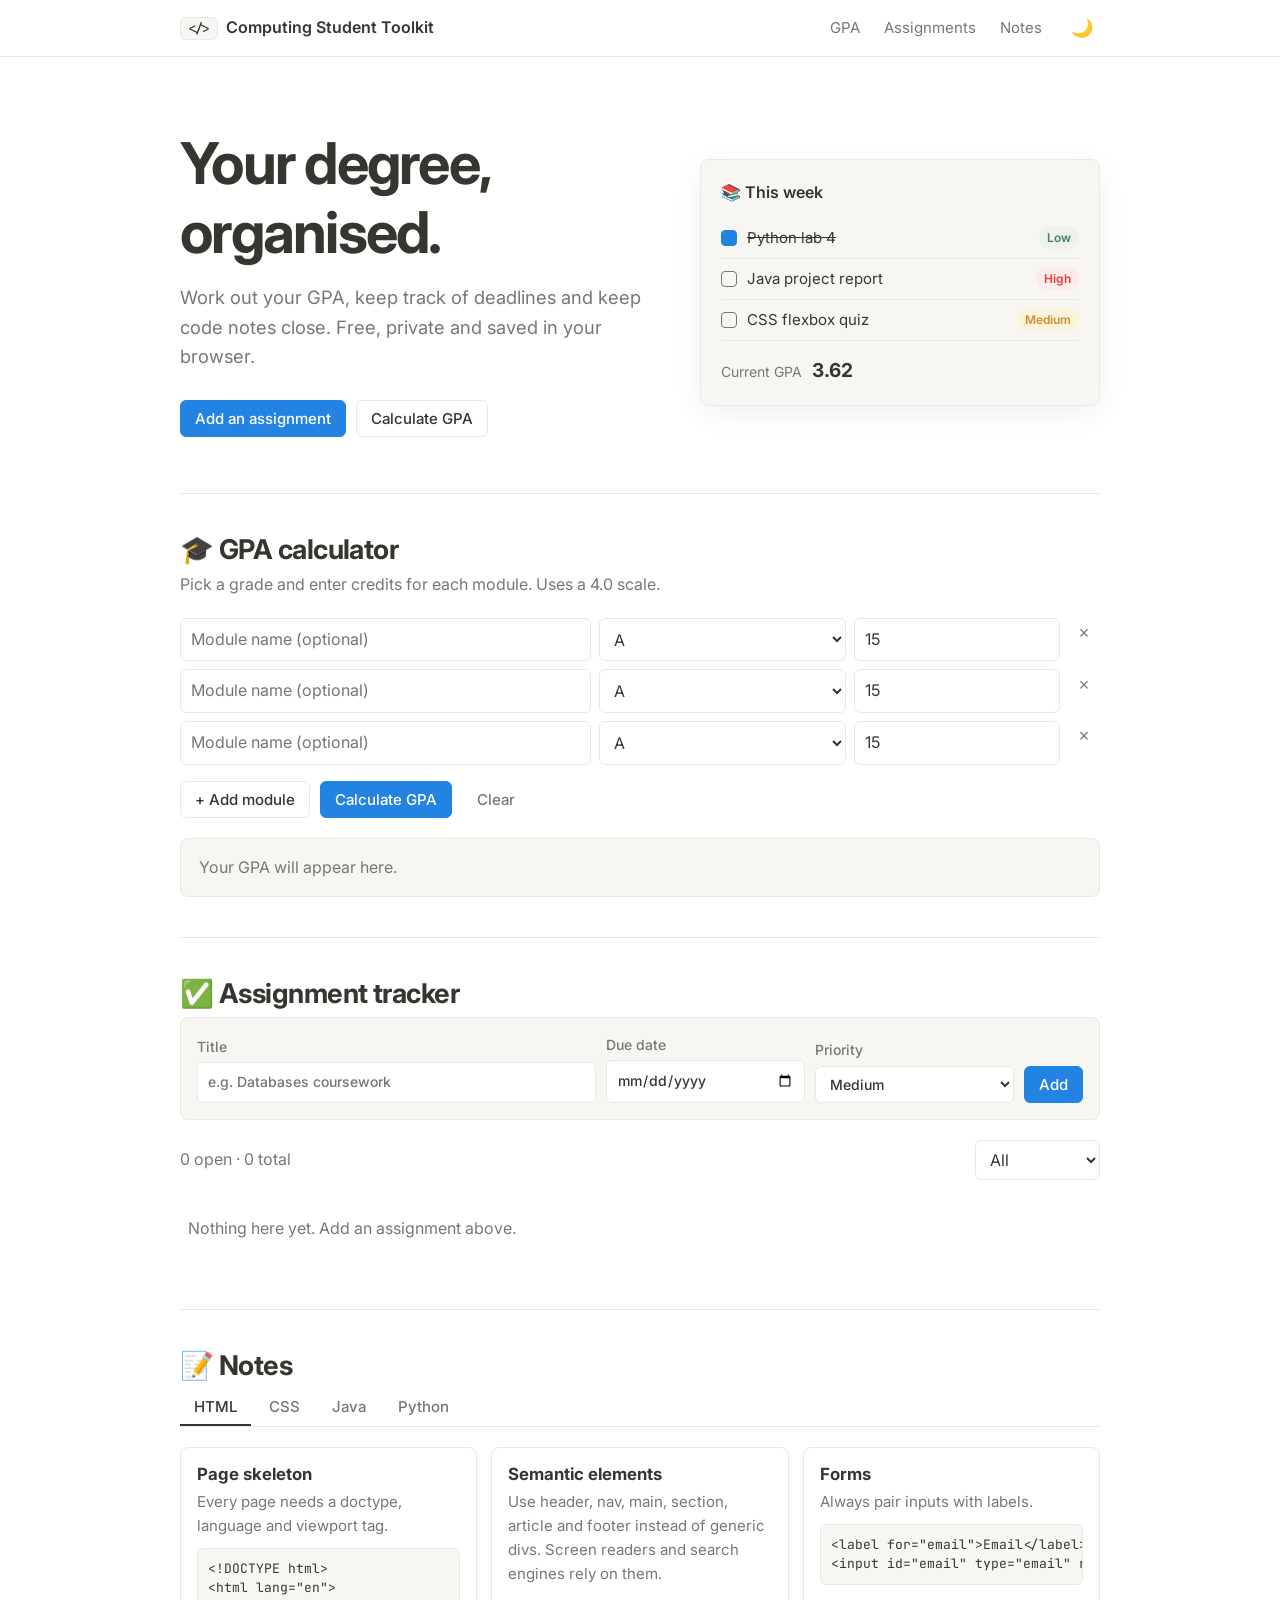
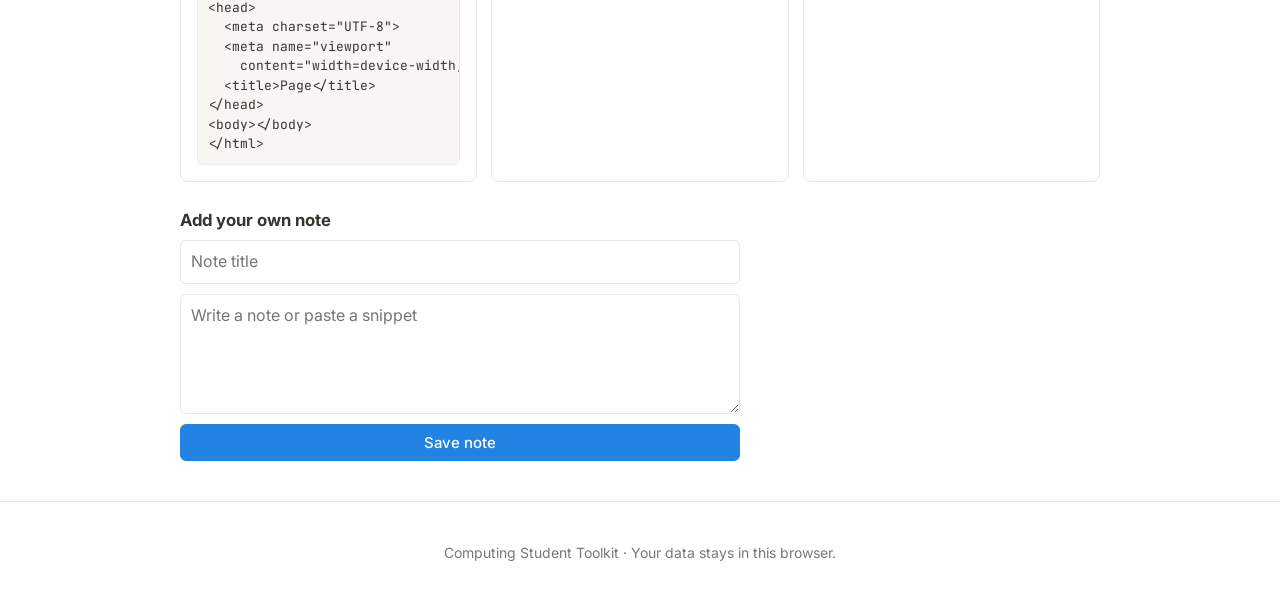
==== index.html @ c98ac705 "Add files via upload" ====
<!DOCTYPE html>
<html lang="en">
<head>
<meta charset="UTF-8">
<meta name="viewport" content="width=device-width, initial-scale=1">
<title>Computing Student Toolkit</title>
<meta name="description" content="GPA calculator, assignment tracker and quick notes for computing students.">
<link rel="preconnect" href="https://fonts.googleapis.com">
<link rel="preconnect" href="https://fonts.gstatic.com" crossorigin>
<link href="https://fonts.googleapis.com/css2?family=Inter:wght@400;500;600;700&family=JetBrains+Mono:wght@400;500&display=swap" rel="stylesheet">
<link rel="stylesheet" href="style.css">
<script>try{var t=localStorage.getItem("cst-theme")||(matchMedia("(prefers-color-scheme: dark)").matches?"dark":"light");document.documentElement.dataset.theme=t}catch(e){}</script>
</head>
<body>
<header class="nav">
  <div class="nav-inner">
    <a href="#home" class="brand"><span class="logo">&lt;/&gt;</span> Computing Student Toolkit</a>
    <nav id="menu" class="menu" aria-label="Main">
      <a href="#gpa">GPA</a>
      <a href="#tracker">Assignments</a>
      <a href="#notes">Notes</a>
    </nav>
    <button id="theme" class="icon-btn" aria-label="Toggle dark mode" title="Toggle dark mode"></button>
    <button id="burger" class="icon-btn burger" aria-label="Open menu" aria-expanded="false" aria-controls="menu">☰</button>
  </div>
</header>

<main>
  <section id="home" class="hero">
    <div class="hero-text">
      <h1>Your degree, organised.</h1>
      <p class="lead">Work out your GPA, keep track of deadlines and keep code notes close. Free, private and saved in your browser.</p>
      <div class="actions">
        <a class="btn primary" href="#tracker">Add an assignment</a>
        <a class="btn" href="#gpa">Calculate GPA</a>
      </div>
    </div>
    <div class="peek" aria-hidden="true">
      <div class="peek-title">📚 This week</div>
      <div class="peek-row"><span class="box done"></span><s>Python lab 4</s><span class="tag low">Low</span></div>
      <div class="peek-row"><span class="box"></span>Java project report<span class="tag high">High</span></div>
      <div class="peek-row"><span class="box"></span>CSS flexbox quiz<span class="tag med">Medium</span></div>
      <div class="peek-gpa">Current GPA <strong>3.62</strong></div>
    </div>
  </section>

  <section id="gpa" class="panel">
    <h2>🎓 GPA calculator</h2>
    <p class="muted">Pick a grade and enter credits for each module. Uses a 4.0 scale.</p>
    <div id="gpa-rows" class="gpa-rows"></div>
    <div class="actions">
      <button id="add-course" class="btn">+ Add module</button>
      <button id="calc" class="btn primary">Calculate GPA</button>
      <button id="reset-gpa" class="btn ghost">Clear</button>
    </div>
    <div id="gpa-result" class="result" role="status" aria-live="polite">Your GPA will appear here.</div>
  </section>

  <section id="tracker" class="panel">
    <h2>✅ Assignment tracker</h2>
    <form id="task-form" class="task-form">
      <label>Title<input id="t-title" required maxlength="80" placeholder="e.g. Databases coursework"></label>
      <label>Due date<input id="t-date" type="date" required></label>
      <label>Priority
        <select id="t-pri"><option value="high">High</option><option value="med" selected>Medium</option><option value="low">Low</option></select>
      </label>
      <button class="btn primary" type="submit">Add</button>
    </form>
    <div class="toolbar">
      <span id="task-count" class="muted"></span>
      <select id="t-filter" aria-label="Filter assignments">
        <option value="all">All</option><option value="open">Open</option><option value="done">Completed</option>
      </select>
    </div>
    <ul id="task-list" class="task-list"></ul>
  </section>

  <section id="notes" class="panel">
    <h2>📝 Notes</h2>
    <div id="tabs" class="tabs" role="tablist">
      <button role="tab" data-cat="HTML" aria-selected="true">HTML</button>
      <button role="tab" data-cat="CSS" aria-selected="false">CSS</button>
      <button role="tab" data-cat="Java" aria-selected="false">Java</button>
      <button role="tab" data-cat="Python" aria-selected="false">Python</button>
    </div>
    <div id="note-list" class="note-list"></div>
    <form id="note-form" class="note-form">
      <h3>Add your own note</h3>
      <input id="n-title" required maxlength="60" placeholder="Note title">
      <textarea id="n-body" required rows="4" placeholder="Write a note or paste a snippet"></textarea>
      <button class="btn primary" type="submit">Save note</button>
    </form>
  </section>
</main>

<footer class="footer">Computing Student Toolkit · Your data stays in this browser.</footer>
<script src="script.js"></script>
</body>
</html>
---- style.css ----
:root{
  --bg:#fff;--surface:#f7f6f3;--hover:#efeeea;--text:#37352f;--muted:#787774;--line:#e9e9e7;
  --accent:#2383e2;--accent-text:#fff;--high:#e03e3e;--med:#cb912f;--low:#448361;
  --high-bg:#fdebec;--med-bg:#fbf3db;--low-bg:#edf3ec;
  --radius:8px;--font:"Inter",system-ui,-apple-system,"Segoe UI",sans-serif;--mono:"JetBrains Mono",ui-monospace,Menlo,monospace;
}
[data-theme="dark"]{
  --bg:#191919;--surface:#202020;--hover:#2b2b2b;--text:#ebebea;--muted:#9b9b9b;--line:#333;
  --accent:#529cca;--accent-text:#101010;--high-bg:#4a2b2b;--med-bg:#443b27;--low-bg:#243a2e;
  --high:#ff8f8f;--med:#e9bf6a;--low:#7fcf9f;
}
*{box-sizing:border-box}
html{scroll-behavior:smooth;scroll-padding-top:72px}
body{margin:0;background:var(--bg);color:var(--text);font:16px/1.6 var(--font);transition:background .2s,color .2s}
a{color:inherit}
h1,h2,h3{line-height:1.2;margin:0}
:focus-visible{outline:2px solid var(--accent);outline-offset:2px}
.muted{color:var(--muted)}

/* nav */
.nav{position:sticky;top:0;z-index:10;background:color-mix(in srgb,var(--bg) 88%,transparent);backdrop-filter:blur(8px);border-bottom:1px solid var(--line)}
.nav-inner{max-width:960px;margin:auto;padding:10px 20px;display:flex;align-items:center;gap:12px}
.brand{font-weight:600;text-decoration:none;display:flex;align-items:center;gap:8px;margin-right:auto}
.logo{font:500 13px var(--mono);background:var(--surface);border:1px solid var(--line);border-radius:6px;padding:2px 6px}
.menu{display:flex;gap:4px}
.menu a{text-decoration:none;color:var(--muted);padding:6px 10px;border-radius:6px;font-size:15px}
.menu a:hover{background:var(--hover);color:var(--text)}
.icon-btn{background:none;border:0;color:var(--text);font-size:18px;width:36px;height:36px;border-radius:6px;cursor:pointer}
.icon-btn:hover{background:var(--hover)}
.burger{display:none}

/* layout */
main{max-width:960px;margin:auto;padding:0 20px}
.hero{display:grid;grid-template-columns:1.2fr 1fr;gap:40px;align-items:center;padding:72px 0 56px}
.hero h1{font-size:clamp(2.2rem,5.5vw,3.6rem);letter-spacing:-.03em;font-weight:700}
.lead{font-size:1.15rem;color:var(--muted);max-width:46ch;margin:16px 0 28px}
.actions{display:flex;flex-wrap:wrap;gap:10px;margin-top:16px}
.panel{padding:40px 0;border-top:1px solid var(--line)}
.panel h2{font-size:1.7rem;letter-spacing:-.02em;margin-bottom:6px}
.panel>.muted{margin:0 0 20px}

/* controls */
.btn{font:500 15px var(--font);padding:8px 14px;border-radius:6px;border:1px solid var(--line);background:var(--bg);color:var(--text);cursor:pointer;text-decoration:none;display:inline-block;transition:background .15s}
.btn:hover{background:var(--hover)}
.btn.primary{background:var(--accent);border-color:var(--accent);color:var(--accent-text)}
.btn.primary:hover{filter:brightness(1.08)}
.btn.ghost{border-color:transparent;color:var(--muted)}
input,select,textarea{font:inherit;color:var(--text);background:var(--bg);border:1px solid var(--line);border-radius:6px;padding:8px 10px;width:100%;min-width:0}
input:focus,select:focus,textarea:focus{outline:2px solid var(--accent);outline-offset:-1px}
label{display:flex;flex-direction:column;gap:4px;font-size:14px;color:var(--muted);font-weight:500}

/* hero preview */
.peek{background:var(--surface);border:1px solid var(--line);border-radius:var(--radius);padding:20px;box-shadow:0 8px 30px rgba(0,0,0,.06)}
.peek-title{font-weight:600;margin-bottom:12px}
.peek-row{display:flex;align-items:center;gap:10px;padding:8px 0;border-bottom:1px solid var(--line);font-size:15px}
.peek-row .tag{margin-left:auto}
.box{width:16px;height:16px;border:1.5px solid var(--muted);border-radius:4px;flex:none}
.box.done{background:var(--accent);border-color:var(--accent)}
.peek-gpa{margin-top:14px;color:var(--muted);font-size:14px}
.peek-gpa strong{color:var(--text);font-size:1.2rem;margin-left:6px}
.tag{font-size:12px;font-weight:600;padding:2px 8px;border-radius:99px}
.tag.high{background:var(--high-bg);color:var(--high)}
.tag.med{background:var(--med-bg);color:var(--med)}
.tag.low{background:var(--low-bg);color:var(--low)}

/* GPA */
.gpa-rows{display:grid;gap:8px}
.gpa-row{display:grid;grid-template-columns:2fr 1.2fr 1fr auto;gap:8px}
.result{margin-top:20px;padding:16px 18px;background:var(--surface);border:1px solid var(--line);border-radius:var(--radius);color:var(--muted)}
.result strong{font-size:2rem;color:var(--text);margin-right:10px}

/* tracker */
.task-form{display:grid;grid-template-columns:2fr 1fr 1fr auto;gap:10px;align-items:end;background:var(--surface);border:1px solid var(--line);padding:16px;border-radius:var(--radius)}
.toolbar{display:flex;justify-content:space-between;align-items:center;margin:20px 0 8px}
.toolbar select{width:auto}
.task-list{list-style:none;margin:0;padding:0}
.task{display:flex;align-items:center;gap:12px;padding:10px 8px;border-bottom:1px solid var(--line);border-radius:6px}
.task:hover{background:var(--surface)}
.task input[type=checkbox]{width:18px;height:18px;accent-color:var(--accent);flex:none}
.task-main{flex:1;min-width:0}
.task-title{overflow-wrap:anywhere}
.task.done .task-title{text-decoration:line-through;color:var(--muted)}
.due{font-size:13px;color:var(--muted)}
.due.overdue{color:var(--high);font-weight:600}
.del{background:none;border:0;color:var(--muted);cursor:pointer;font-size:18px;border-radius:6px;width:32px;height:32px}
.del:hover{background:var(--hover);color:var(--high)}
.empty{padding:28px 8px;color:var(--muted)}

/* notes */
.tabs{display:flex;gap:4px;border-bottom:1px solid var(--line);margin-bottom:20px;overflow-x:auto}
.tabs button{background:none;border:0;border-bottom:2px solid transparent;padding:8px 14px;font:500 15px var(--font);color:var(--muted);cursor:pointer}
.tabs button:hover{color:var(--text)}
.tabs button[aria-selected=true]{color:var(--text);border-color:var(--text)}
.note-list{display:grid;grid-template-columns:repeat(auto-fill,minmax(280px,1fr));gap:14px}
.note{border:1px solid var(--line);border-radius:var(--radius);padding:16px;background:var(--bg);position:relative}
.note:hover{background:var(--surface)}
.note h3{font-size:1.05rem;margin-bottom:6px;padding-right:28px}
.note p{margin:0 0 10px;color:var(--muted);font-size:15px;white-space:pre-wrap;overflow-wrap:anywhere}
.note pre{margin:0;background:var(--surface);border:1px solid var(--line);border-radius:6px;padding:10px;overflow-x:auto;font:13px/1.5 var(--mono)}
.note .del{position:absolute;top:8px;right:8px}
.note-form{display:grid;gap:10px;margin-top:28px;max-width:560px}
.note-form h3{font-size:1.05rem}
.footer{text-align:center;color:var(--muted);font-size:14px;padding:40px 20px;border-top:1px solid var(--line)}

/* mobile */
@media (max-width:760px){
  .burger{display:block}
  .menu{display:none;position:absolute;top:100%;left:0;right:0;flex-direction:column;background:var(--bg);border-bottom:1px solid var(--line);padding:8px 20px}
  .menu.open{display:flex}
  .hero{grid-template-columns:1fr;padding:48px 0 36px;gap:28px}
  .task-form{grid-template-columns:1fr 1fr}
  .task-form label:first-child,.task-form .btn{grid-column:1/-1}
  .gpa-row{grid-template-columns:1fr 1fr}
  .gpa-row input:first-child{grid-column:1/-1}
}
@media (prefers-reduced-motion:reduce){*{transition:none!important;scroll-behavior:auto!important}}
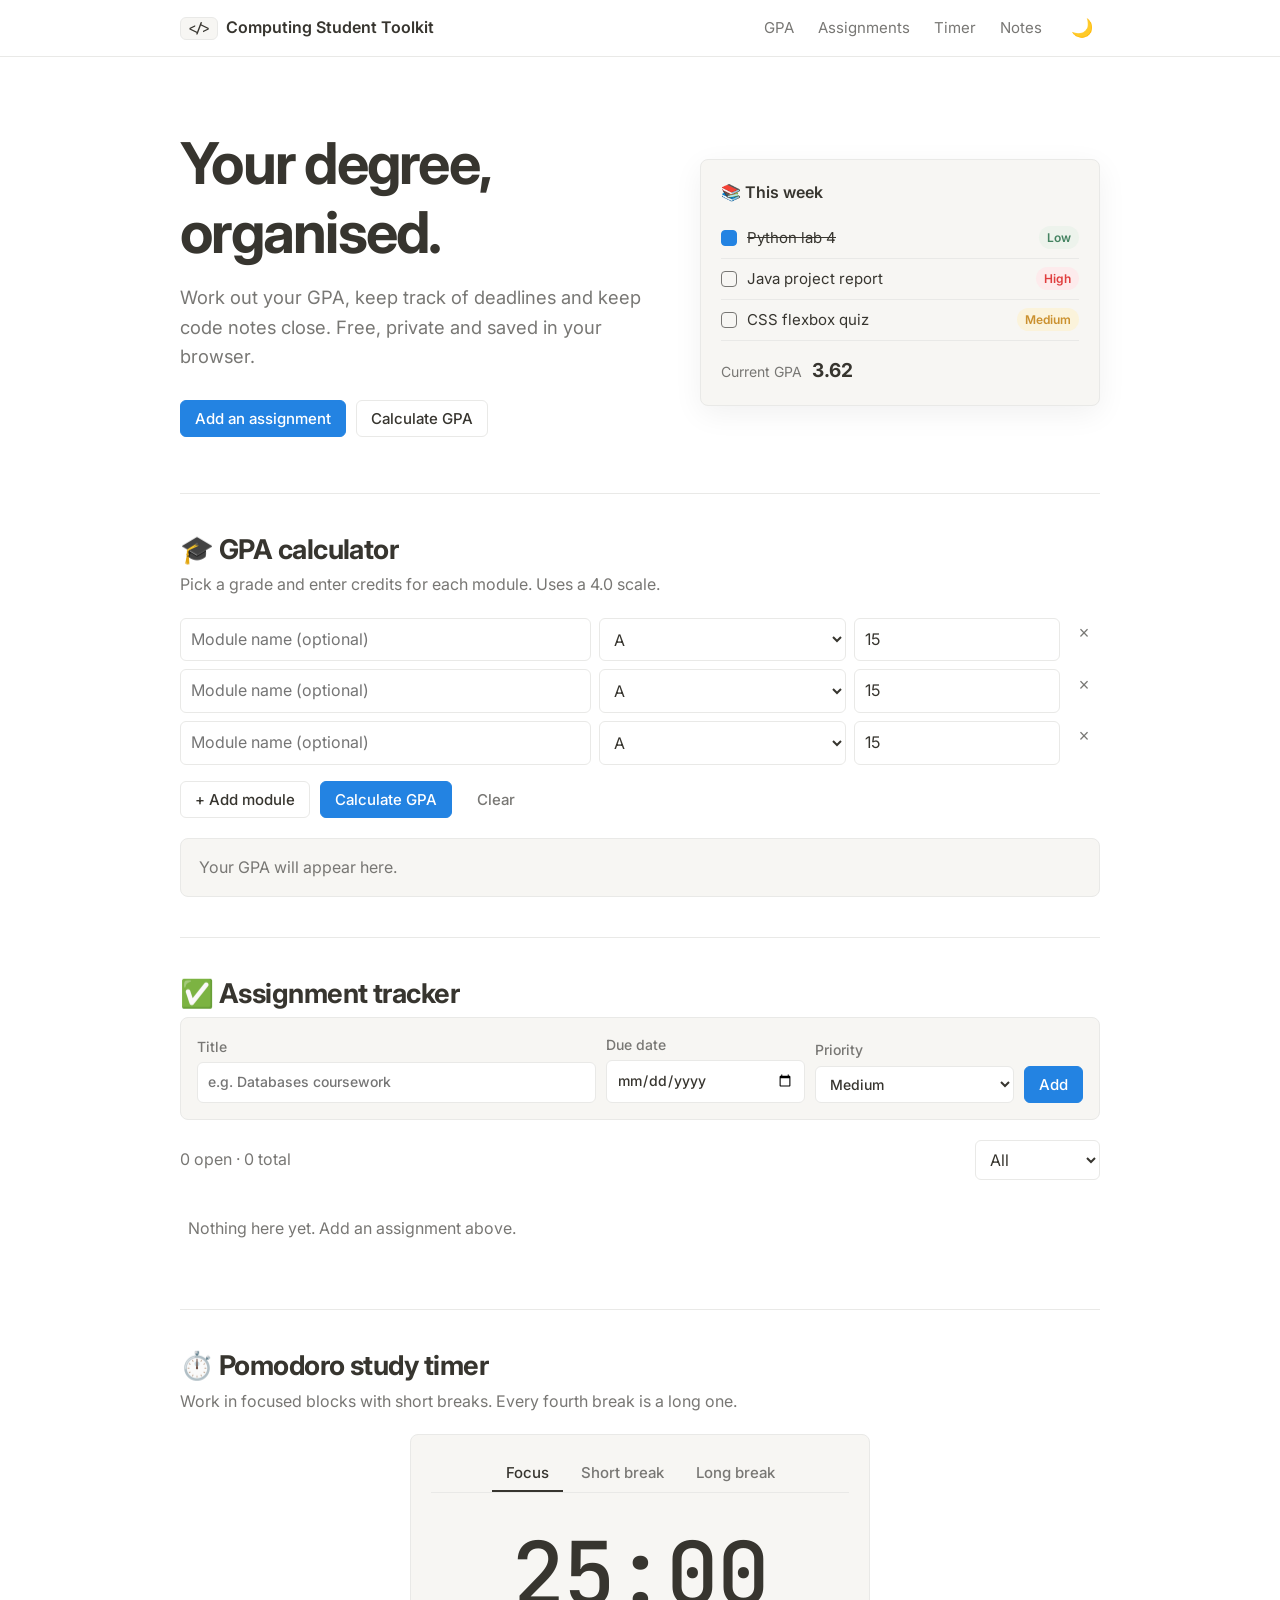
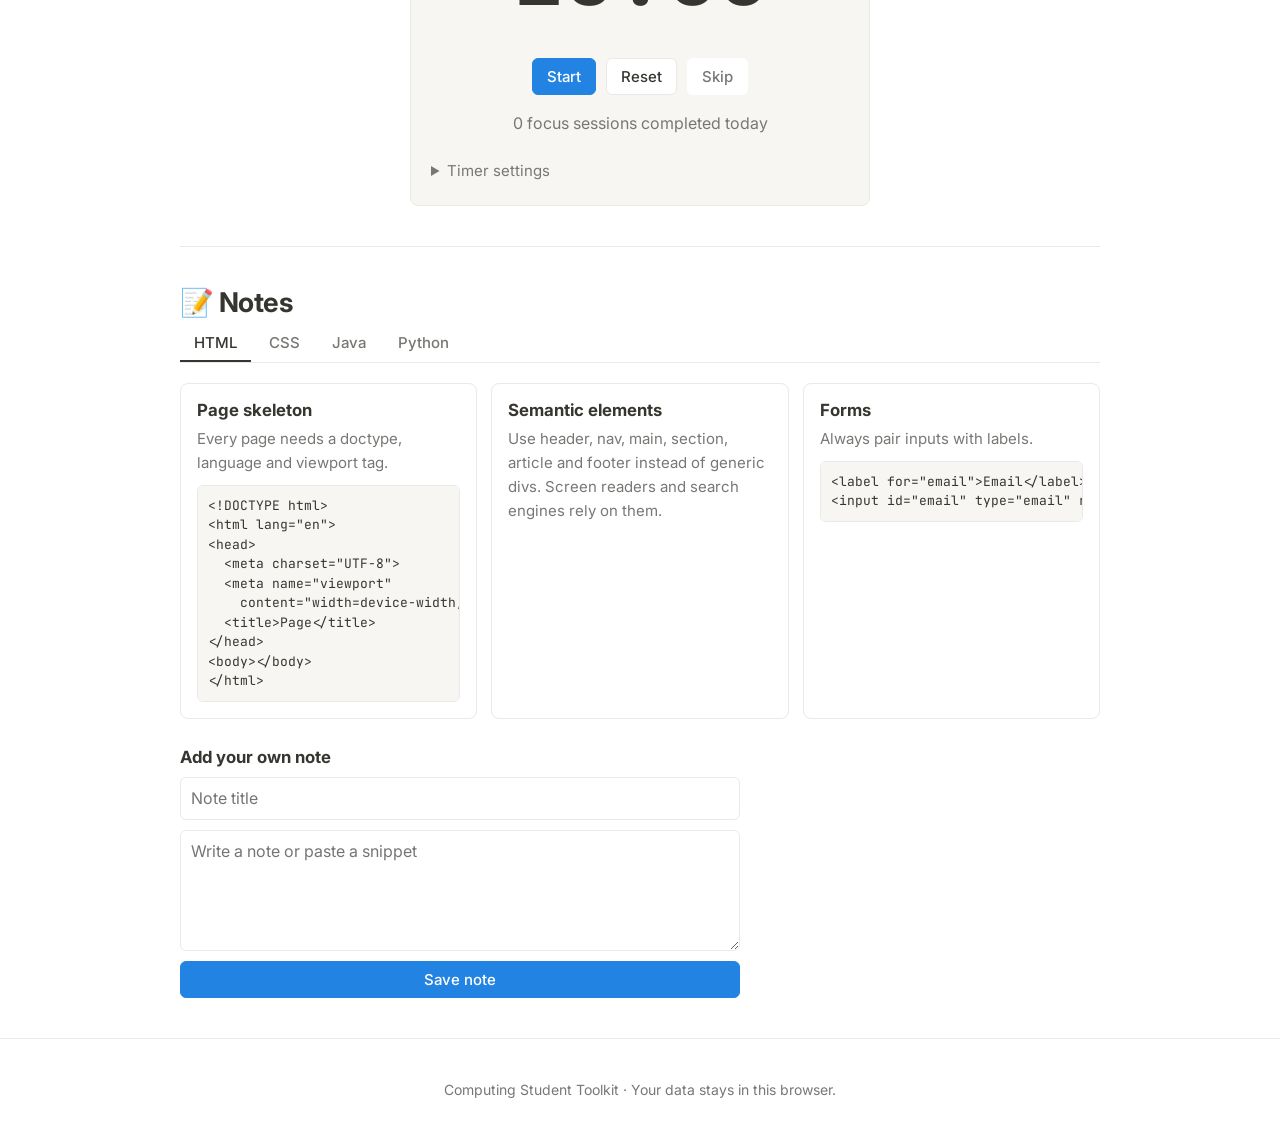
==== commit 317d9599: "Add files via upload" ====
--- a/index.html
+++ b/index.html
@@ -18,6 +18,7 @@
     <nav id="menu" class="menu" aria-label="Main">
       <a href="#gpa">GPA</a>
       <a href="#tracker">Assignments</a>
+      <a href="#timer">Timer</a>
       <a href="#notes">Notes</a>
     </nav>
     <button id="theme" class="icon-btn" aria-label="Toggle dark mode" title="Toggle dark mode"></button>
@@ -75,6 +76,33 @@
     <ul id="task-list" class="task-list"></ul>
   </section>
 
+  <section id="timer" class="panel">
+    <h2>⏱️ Pomodoro study timer</h2>
+    <p class="muted">Work in focused blocks with short breaks. Every fourth break is a long one.</p>
+    <div class="timer-card">
+      <div id="modes" class="tabs" role="tablist">
+        <button role="tab" data-mode="focus" aria-selected="true">Focus</button>
+        <button role="tab" data-mode="short" aria-selected="false">Short break</button>
+        <button role="tab" data-mode="long" aria-selected="false">Long break</button>
+      </div>
+      <div id="clock" class="clock" role="timer" aria-live="off">25:00</div>
+      <div class="actions center">
+        <button id="p-start" class="btn primary">Start</button>
+        <button id="p-reset" class="btn">Reset</button>
+        <button id="p-skip" class="btn ghost">Skip</button>
+      </div>
+      <p id="p-stats" class="muted center"></p>
+      <details class="p-settings">
+        <summary>Timer settings</summary>
+        <div class="p-grid">
+          <label>Focus (min)<input id="s-focus" type="number" min="1" max="120"></label>
+          <label>Short break (min)<input id="s-short" type="number" min="1" max="60"></label>
+          <label>Long break (min)<input id="s-long" type="number" min="1" max="60"></label>
+        </div>
+      </details>
+    </div>
+  </section>
+
   <section id="notes" class="panel">
     <h2>📝 Notes</h2>
     <div id="tabs" class="tabs" role="tablist">
--- a/style.css
+++ b/style.css
@@ -114,3 +114,14 @@
   .gpa-row input:first-child{grid-column:1/-1}
 }
 @media (prefers-reduced-motion:reduce){*{transition:none!important;scroll-behavior:auto!important}}
+
+/* pomodoro */
+.timer-card{max-width:460px;margin:auto;background:var(--surface);border:1px solid var(--line);border-radius:var(--radius);padding:20px 20px 16px}
+.timer-card .tabs{justify-content:center}
+.clock{font:500 clamp(3.5rem,16vw,5.5rem)/1.1 var(--mono);text-align:center;letter-spacing:-.02em;padding:12px 0 20px;font-variant-numeric:tabular-nums}
+.timer-card.running .clock{color:var(--accent)}
+.center{justify-content:center;text-align:center}
+.p-settings{margin-top:8px;font-size:15px}
+.p-settings summary{cursor:pointer;color:var(--muted);padding:6px 0}
+.p-grid{display:grid;grid-template-columns:repeat(3,1fr);gap:10px;margin-top:8px}
+@media (max-width:760px){.p-grid{grid-template-columns:1fr}}
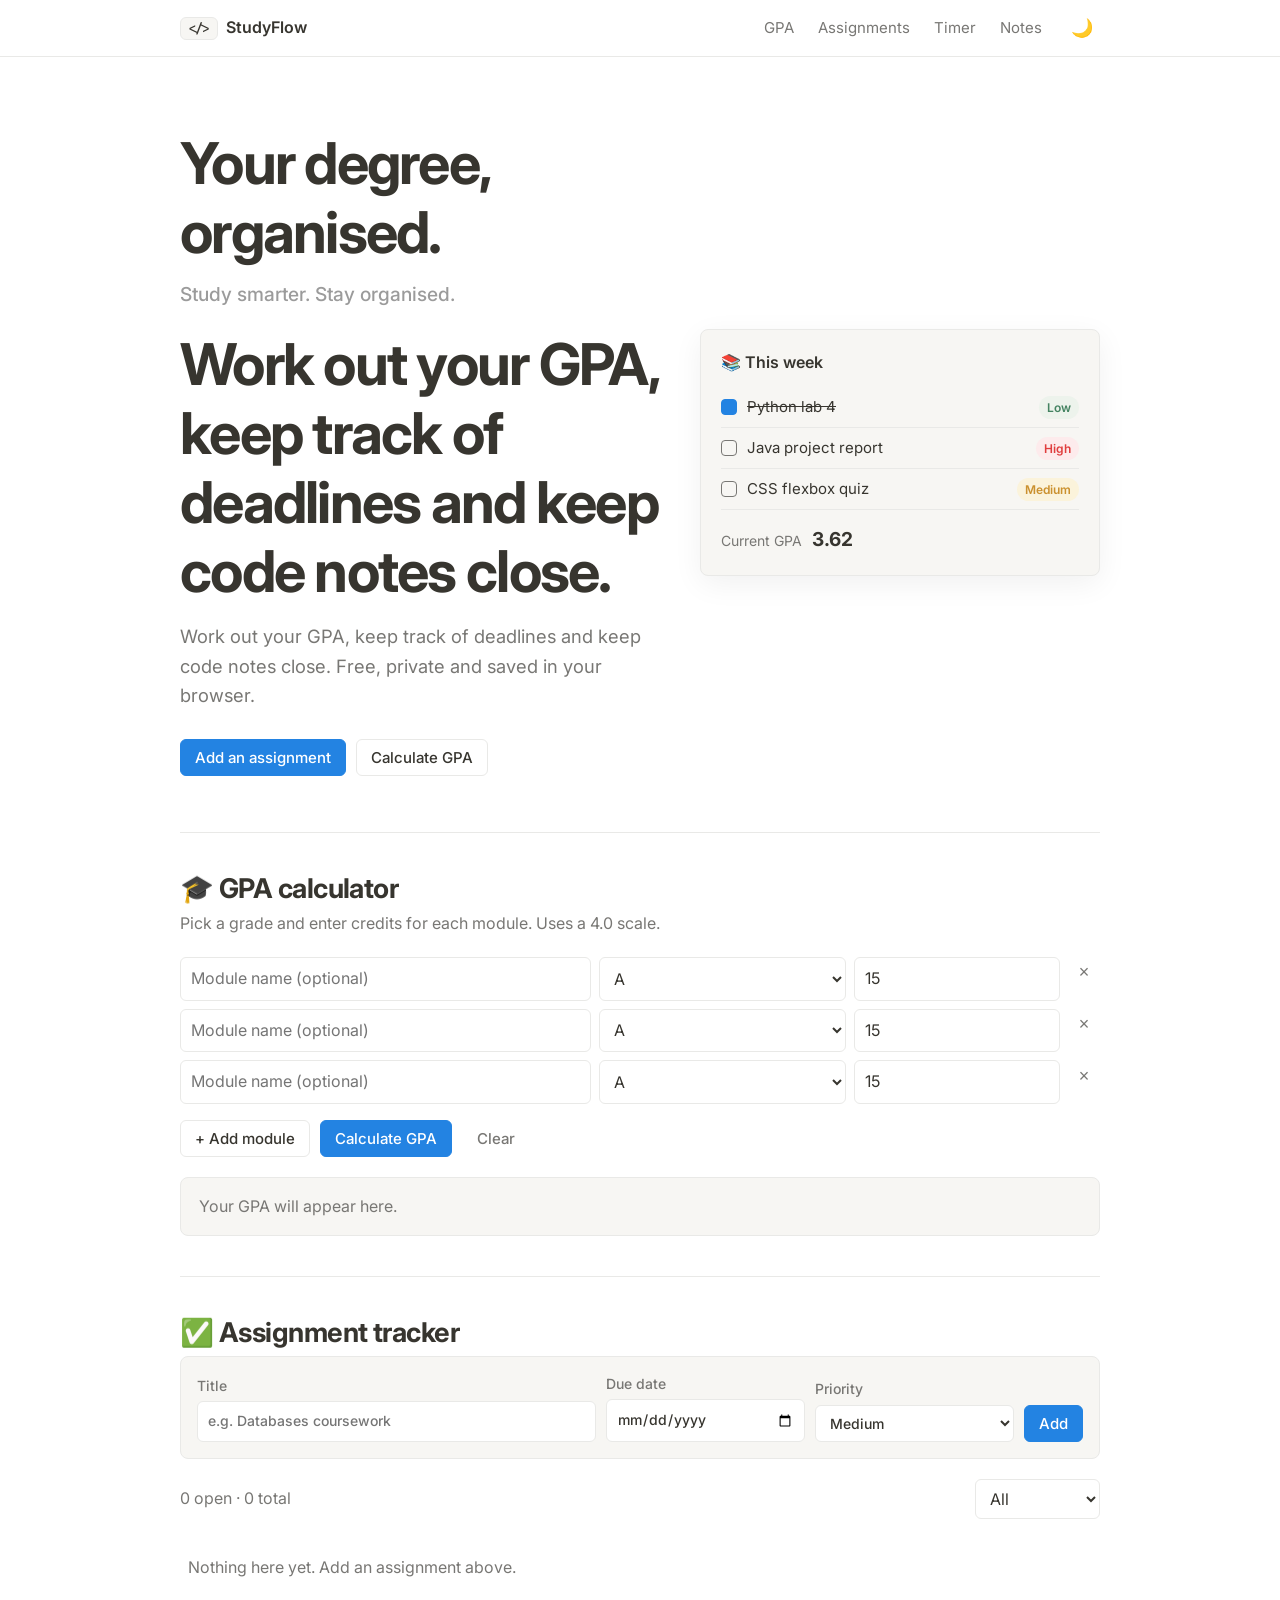
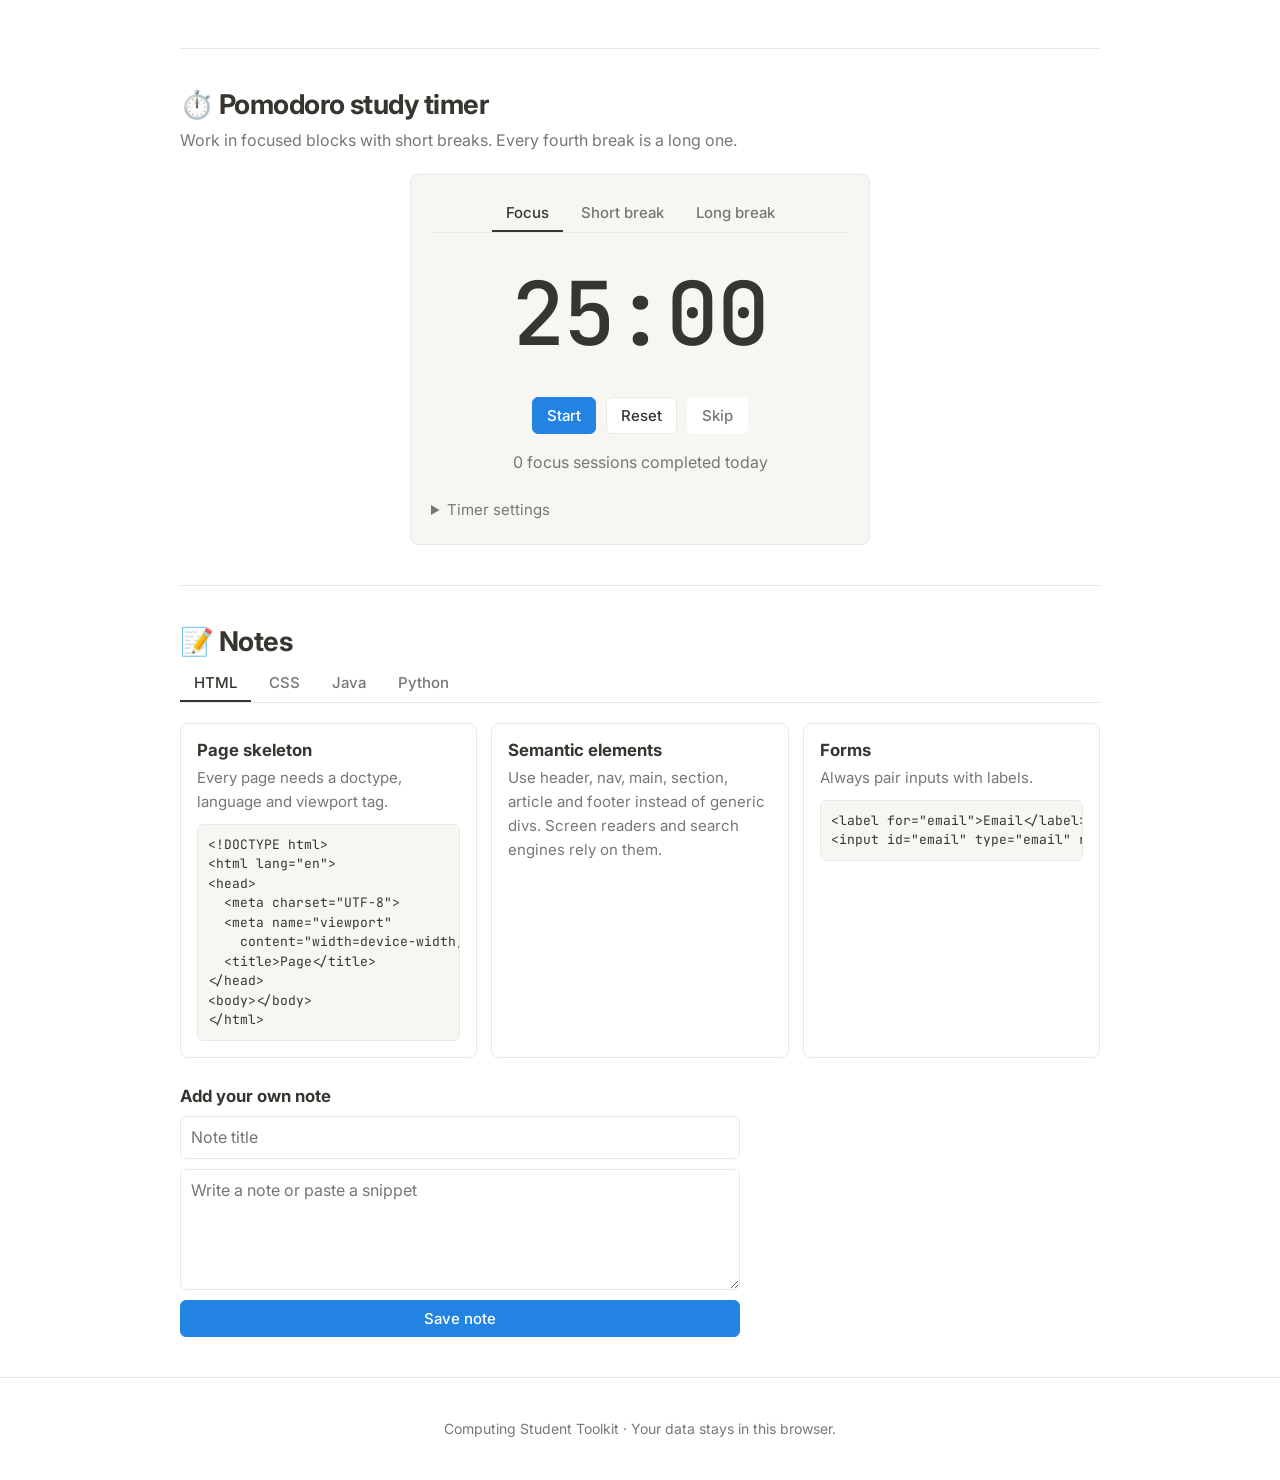
==== commit 324b975f: "Add files via upload" ====
--- a/index.html
+++ b/index.html
@@ -3,8 +3,8 @@
 <head>
 <meta charset="UTF-8">
 <meta name="viewport" content="width=device-width, initial-scale=1">
-<title>Computing Student Toolkit</title>
-<meta name="description" content="GPA calculator, assignment tracker and quick notes for computing students.">
+<title>StudyFlow</title>
+<meta name="description" content="StudyFlow helps students stay organised with GPA calculators, assignment tracking, notes and productivity tools.">
 <link rel="preconnect" href="https://fonts.googleapis.com">
 <link rel="preconnect" href="https://fonts.gstatic.com" crossorigin>
 <link href="https://fonts.googleapis.com/css2?family=Inter:wght@400;500;600;700&family=JetBrains+Mono:wght@400;500&display=swap" rel="stylesheet">
@@ -14,7 +14,7 @@
 <body>
 <header class="nav">
   <div class="nav-inner">
-    <a href="#home" class="brand"><span class="logo">&lt;/&gt;</span> Computing Student Toolkit</a>
+    <a href="#home" class="brand"><span class="logo">&lt;/&gt;</span> StudyFlow</a>
     <nav id="menu" class="menu" aria-label="Main">
       <a href="#gpa">GPA</a>
       <a href="#tracker">Assignments</a>
@@ -30,6 +30,9 @@
   <section id="home" class="hero">
     <div class="hero-text">
       <h1>Your degree, organised.</h1>
+
+      <p class="tagline"> Study smarter. Stay organised.</p>
+     <h1>Work out your GPA, keep track of deadlines and keep code notes close.</h1>
       <p class="lead">Work out your GPA, keep track of deadlines and keep code notes close. Free, private and saved in your browser.</p>
       <div class="actions">
         <a class="btn primary" href="#tracker">Add an assignment</a>
--- a/style.css
+++ b/style.css
@@ -24,7 +24,7 @@
 .logo{font:500 13px var(--mono);background:var(--surface);border:1px solid var(--line);border-radius:6px;padding:2px 6px}
 .menu{display:flex;gap:4px}
 .menu a{text-decoration:none;color:var(--muted);padding:6px 10px;border-radius:6px;font-size:15px}
-.menu a:hover{background:var(--hover);color:var(--text)}
+.menu a:hover{background:va+r(--hover);color:var(--text)}
 .icon-btn{background:none;border:0;color:var(--text);font-size:18px;width:36px;height:36px;border-radius:6px;cursor:pointer}
 .icon-btn:hover{background:var(--hover)}
 .burger{display:none}
@@ -125,3 +125,9 @@
 .p-settings summary{cursor:pointer;color:var(--muted);padding:6px 0}
 .p-grid{display:grid;grid-template-columns:repeat(3,1fr);gap:10px;margin-top:8px}
 @media (max-width:760px){.p-grid{grid-template-columns:1fr}}
+.tagline{
+    font-size: 1.2rem;
+    color: #9b9b9b;
+    margin: 12px 0 20px;
+    font-weight: 500;
+}
